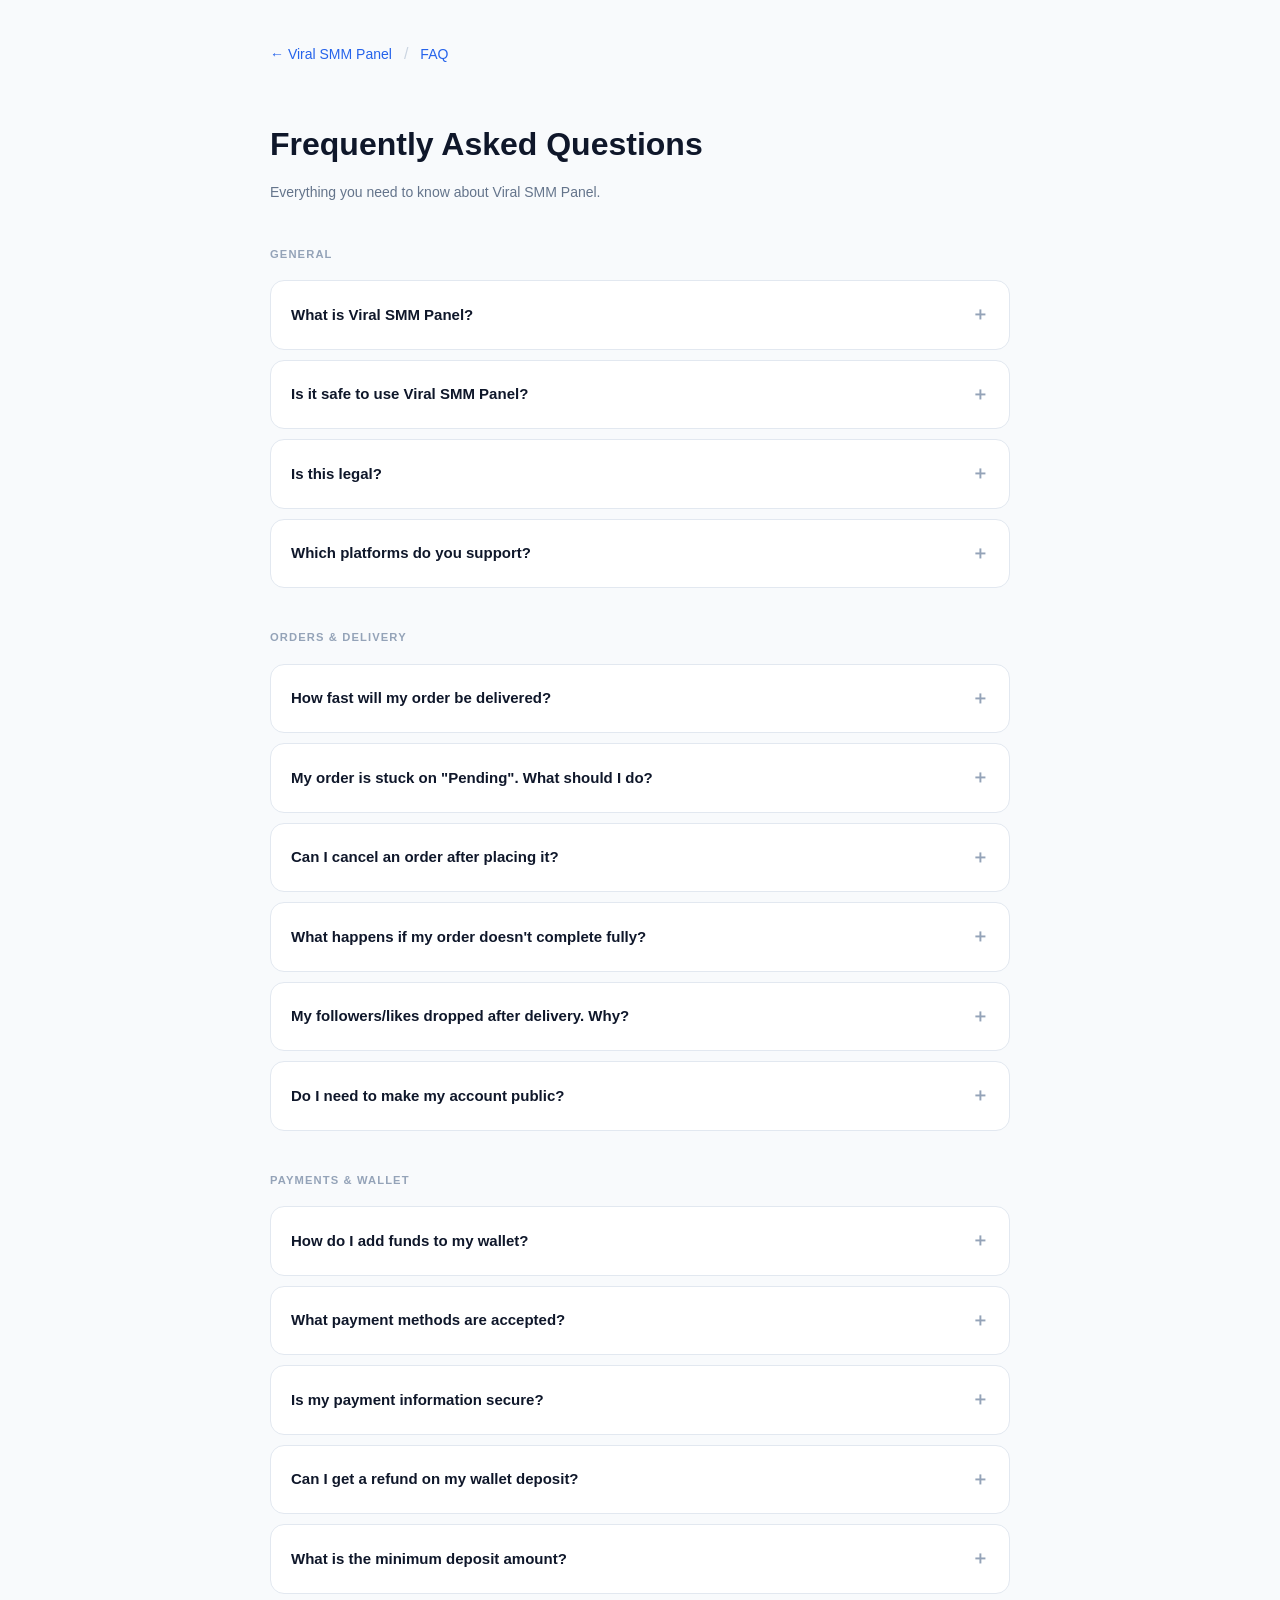
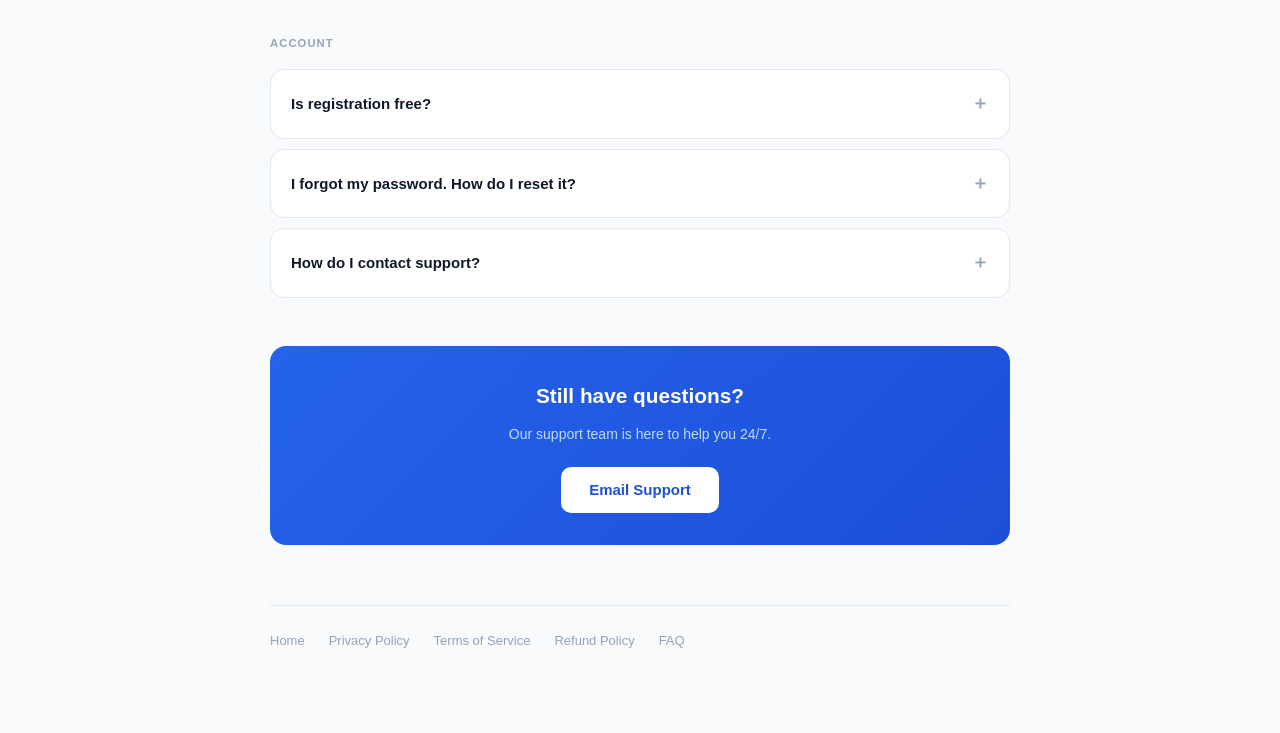
==== frontend/public/faq.html @ 21acf0b6 "fix: Railway crash + add legal pages (privacy, terms, refund, faq) + footer links" ====
<!DOCTYPE html>
<html lang="en">
<head>
  <meta charset="UTF-8" />
  <meta name="viewport" content="width=device-width, initial-scale=1.0" />
  <title>FAQ — Viral SMM Panel</title>
  <style>
    *{box-sizing:border-box;margin:0;padding:0}
    body{font-family:-apple-system,BlinkMacSystemFont,'Segoe UI',sans-serif;background:#f8fafc;color:#1e293b;line-height:1.75}
    .wrap{max-width:780px;margin:0 auto;padding:40px 20px 80px}
    nav{display:flex;align-items:center;gap:12px;margin-bottom:48px}
    nav a{color:#2563eb;text-decoration:none;font-size:14px}nav a:hover{text-decoration:underline}nav span{color:#cbd5e1}
    h1{font-size:2rem;font-weight:800;color:#0f172a;margin-bottom:8px}
    .meta{color:#64748b;font-size:14px;margin-bottom:40px}
    .section-title{font-size:.7rem;font-weight:700;text-transform:uppercase;letter-spacing:.1em;color:#94a3b8;margin:40px 0 16px}
    details{background:#fff;border:1px solid #e2e8f0;border-radius:14px;margin-bottom:10px;overflow:hidden;transition:box-shadow .15s}
    details[open]{box-shadow:0 4px 16px rgba(0,0,0,.06)}
    summary{padding:18px 20px;font-weight:600;font-size:15px;color:#0f172a;cursor:pointer;list-style:none;display:flex;justify-content:space-between;align-items:center;gap:12px;user-select:none}
    summary::-webkit-details-marker{display:none}
    summary::after{content:'＋';font-size:18px;color:#94a3b8;flex-shrink:0;transition:transform .2s}
    details[open] summary::after{transform:rotate(45deg)}
    .ans{padding:0 20px 20px;color:#334155;font-size:15px;border-top:1px solid #f1f5f9}
    .ans p{margin-top:14px}
    .ans ul{padding-left:20px;margin-top:10px}
    .ans ul li{margin-bottom:6px}
    a{color:#2563eb}
    .cta{background:linear-gradient(135deg,#2563eb,#1d4ed8);border-radius:16px;padding:32px;text-align:center;margin-top:48px;color:#fff}
    .cta h2{font-size:1.3rem;margin-bottom:8px}
    .cta p{color:#bfdbfe;font-size:14px;margin-bottom:20px}
    .cta a{display:inline-block;background:#fff;color:#1d4ed8;padding:10px 28px;border-radius:10px;font-weight:700;text-decoration:none;font-size:15px}
    footer{margin-top:60px;padding-top:24px;border-top:1px solid #e2e8f0;display:flex;gap:24px;flex-wrap:wrap;font-size:13px;color:#94a3b8}
    footer a{color:#94a3b8;text-decoration:none}footer a:hover{color:#475569}
  </style>
</head>
<body>
<div class="wrap">
  <nav><a href="/">← Viral SMM Panel</a><span>/</span><a href="/faq.html">FAQ</a></nav>

  <h1>Frequently Asked Questions</h1>
  <p class="meta">Everything you need to know about Viral SMM Panel.</p>

  <!-- General -->
  <p class="section-title">General</p>

  <details>
    <summary>What is Viral SMM Panel?</summary>
    <div class="ans"><p>Viral SMM Panel is India's most affordable social media marketing (SMM) reseller panel. We provide followers, likes, views, comments and engagement services for Instagram, YouTube, TikTok, Twitter, Facebook, Telegram and more — at the lowest prices in the market.</p></div>
  </details>

  <details>
    <summary>Is it safe to use Viral SMM Panel?</summary>
    <div class="ans"><p>Yes. All services use account-safe methods — we never ask for your social media passwords. Your account credentials are never required at any point. We only need the public link to your profile, post, or video.</p></div>
  </details>

  <details>
    <summary>Is this legal?</summary>
    <div class="ans"><p>Buying social media engagement is not illegal. However, it may be against the Terms of Service of individual platforms (Instagram, YouTube, etc.). We recommend using our services responsibly and in moderation. We are not responsible for any action taken by social media platforms on your accounts.</p></div>
  </details>

  <details>
    <summary>Which platforms do you support?</summary>
    <div class="ans">
      <p>We support all major platforms including:</p>
      <ul>
        <li>Instagram — followers, likes, views, story views, comments</li>
        <li>YouTube — views, likes, subscribers, watch hours</li>
        <li>TikTok — followers, likes, views</li>
        <li>Twitter/X — followers, likes, retweets</li>
        <li>Facebook — page likes, followers, post likes</li>
        <li>Telegram — channel members, post views</li>
        <li>And many more — browse the full list after signing in</li>
      </ul>
    </div>
  </details>

  <!-- Orders -->
  <p class="section-title">Orders & Delivery</p>

  <details>
    <summary>How fast will my order be delivered?</summary>
    <div class="ans"><p>Most orders start within a few minutes of being placed. Delivery speed depends on the specific service — some deliver instantly, others gradually over hours or days to appear more natural. The estimated delivery time is shown on each service description.</p></div>
  </details>

  <details>
    <summary>My order is stuck on "Pending". What should I do?</summary>
    <div class="ans"><p>Orders usually start within 0–30 minutes. If your order is still Pending after 1 hour, please email us at <a href="mailto:ravisonikajolparashri@gmail.com">ravisonikajolparashri@gmail.com</a> with your Order ID and we'll investigate immediately.</p></div>
  </details>

  <details>
    <summary>Can I cancel an order after placing it?</summary>
    <div class="ans"><p>Orders that are still in <strong>Pending</strong> status may be cancellable — use the Cancel button on the Orders page. Once an order moves to <strong>In Progress</strong> or <strong>Processing</strong>, it cannot be cancelled as it has already been submitted to the provider.</p></div>
  </details>

  <details>
    <summary>What happens if my order doesn't complete fully?</summary>
    <div class="ans"><p>If your order shows as <strong>Partial</strong>, it means only part of the quantity was delivered. You can request a free refill using the Refill button on the Orders page. If a refill isn't available, we will refund the undelivered portion to your wallet. See our <a href="/refund.html">Refund Policy</a> for details.</p></div>
  </details>

  <details>
    <summary>My followers/likes dropped after delivery. Why?</summary>
    <div class="ans"><p>Social media platforms occasionally run purges of inactive or bot accounts, which can cause a small drop after delivery. Services marked with <strong>✓ Refill</strong> cover this — you can request a refill at no extra charge. We recommend choosing refill-eligible services for better long-term results.</p></div>
  </details>

  <details>
    <summary>Do I need to make my account public?</summary>
    <div class="ans"><p>Yes. Your account or post must be <strong>public</strong> at the time of ordering and throughout the delivery period. Orders placed for private accounts cannot be delivered and are non-refundable.</p></div>
  </details>

  <!-- Payments -->
  <p class="section-title">Payments & Wallet</p>

  <details>
    <summary>How do I add funds to my wallet?</summary>
    <div class="ans"><p>Go to <strong>Add Funds</strong> in your dashboard. We accept UPI, debit/credit cards, net banking, and wallets — all processed securely through Razorpay. Funds are credited to your wallet instantly after payment confirmation.</p></div>
  </details>

  <details>
    <summary>What payment methods are accepted?</summary>
    <div class="ans">
      <ul>
        <li>UPI (GPay, PhonePe, Paytm, BHIM, etc.)</li>
        <li>Debit cards (Visa, Mastercard, RuPay)</li>
        <li>Credit cards (Visa, Mastercard, Amex)</li>
        <li>Net banking (all major Indian banks)</li>
        <li>Mobile wallets (Paytm, Amazon Pay, etc.)</li>
      </ul>
    </div>
  </details>

  <details>
    <summary>Is my payment information secure?</summary>
    <div class="ans"><p>Absolutely. All payments are processed by <strong>Razorpay</strong> — a PCI-DSS compliant payment gateway trusted by 8 million+ businesses in India. We never store your card number, CVV, or UPI PIN. Our site also uses HTTPS encryption and strict security headers on all pages.</p></div>
  </details>

  <details>
    <summary>Can I get a refund on my wallet deposit?</summary>
    <div class="ans"><p>Wallet deposits cannot be refunded to your original payment method. However, your wallet balance never expires and can be used for any order at any time. If an order fails to deliver, the charge is refunded back to your wallet. See our full <a href="/refund.html">Refund Policy</a>.</p></div>
  </details>

  <details>
    <summary>What is the minimum deposit amount?</summary>
    <div class="ans"><p>The minimum deposit is <strong>₹1</strong>. There is no maximum, though single transactions are capped at ₹5,00,000 per Razorpay guidelines.</p></div>
  </details>

  <!-- Account -->
  <p class="section-title">Account</p>

  <details>
    <summary>Is registration free?</summary>
    <div class="ans"><p>Yes, creating an account is completely free. You only pay when you add funds to your wallet and place orders.</p></div>
  </details>

  <details>
    <summary>I forgot my password. How do I reset it?</summary>
    <div class="ans"><p>Password reset is currently handled manually. Email us at <a href="mailto:ravisonikajolparashri@gmail.com">ravisonikajolparashri@gmail.com</a> from your registered email address and we'll reset it for you within a few hours.</p></div>
  </details>

  <details>
    <summary>How do I contact support?</summary>
    <div class="ans"><p>Email us at <a href="mailto:ravisonikajolparashri@gmail.com">ravisonikajolparashri@gmail.com</a>. We typically respond within 24 hours. Please include your Order ID or registered email in your message for faster resolution.</p></div>
  </details>

  <div class="cta">
    <h2>Still have questions?</h2>
    <p>Our support team is here to help you 24/7.</p>
    <a href="mailto:ravisonikajolparashri@gmail.com">Email Support</a>
  </div>

  <footer>
    <a href="/">Home</a><a href="/privacy.html">Privacy Policy</a>
    <a href="/terms.html">Terms of Service</a><a href="/refund.html">Refund Policy</a><a href="/faq.html">FAQ</a>
  </footer>
</div>
</body>
</html>
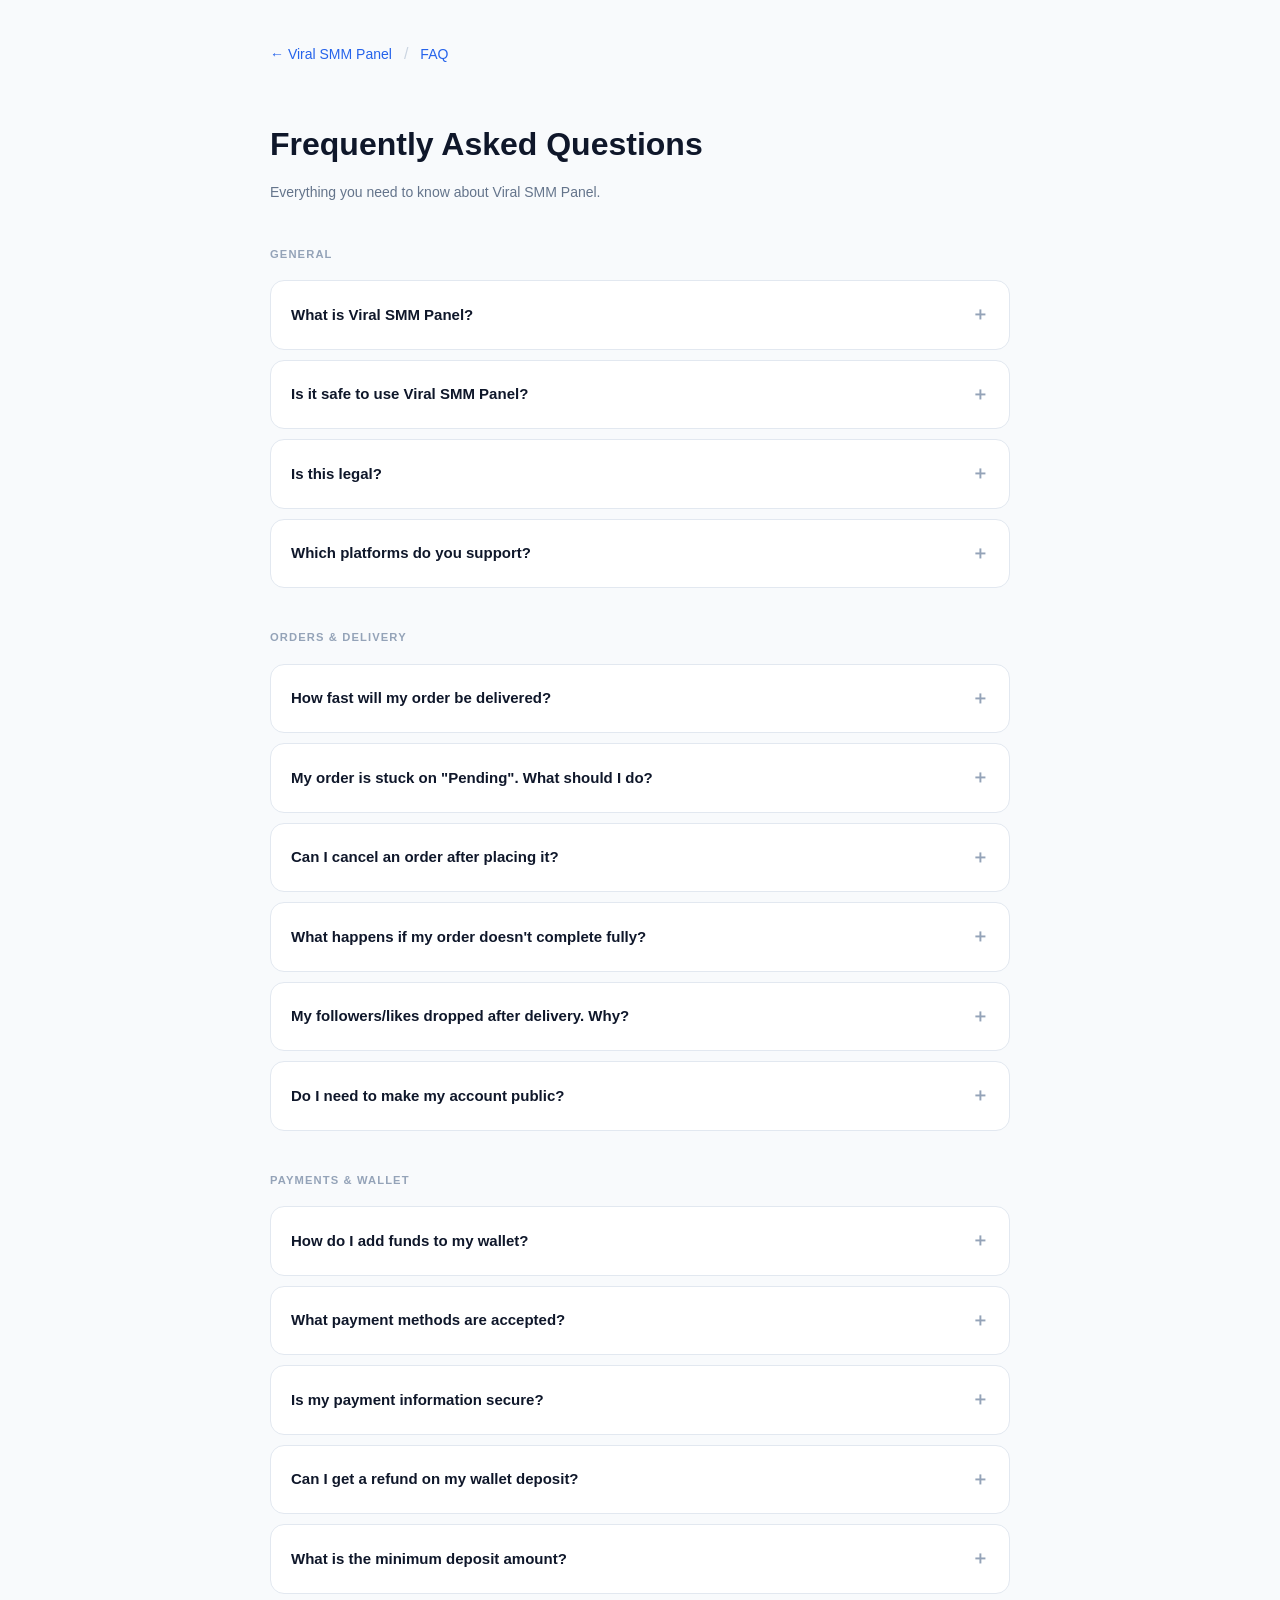
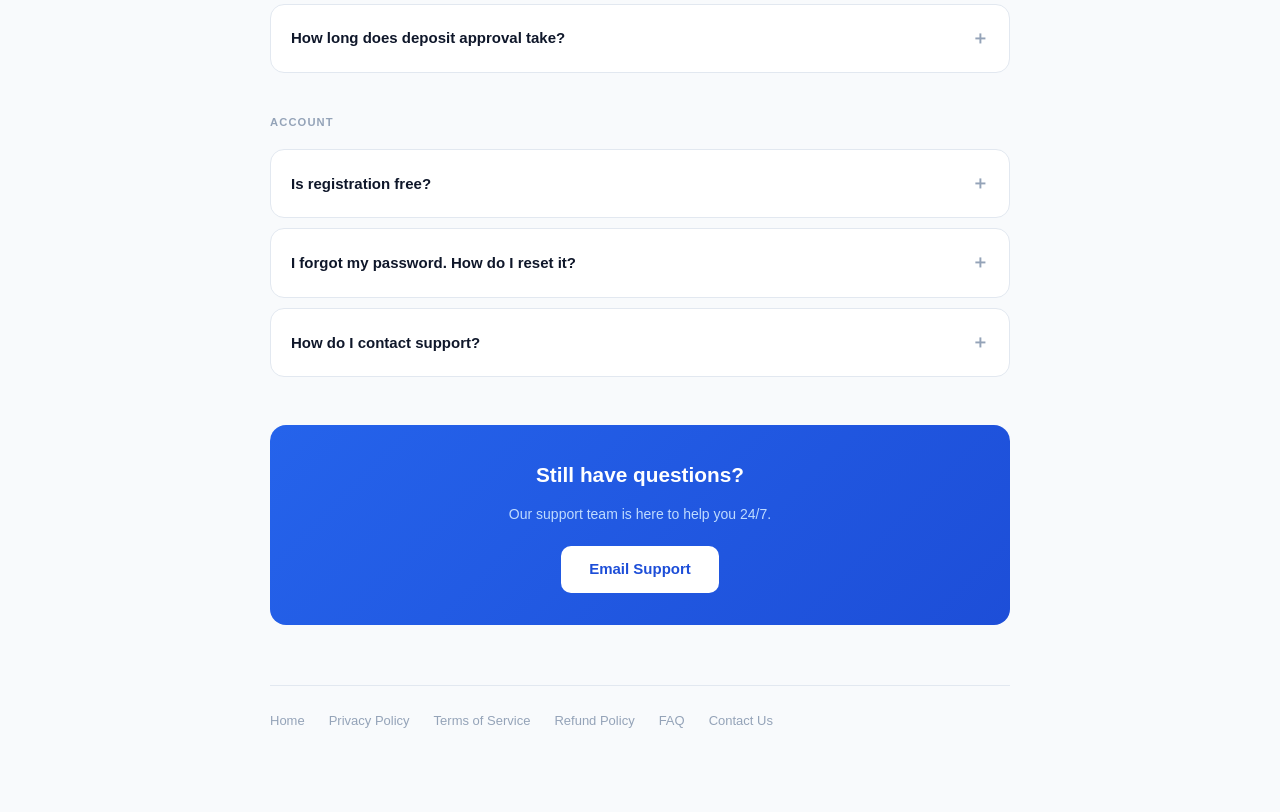
==== commit b27c659b: "Add Contact Us page and link it from footer/static pages" ====
--- a/frontend/public/faq.html
+++ b/frontend/public/faq.html
@@ -83,7 +83,7 @@
 
   <details>
     <summary>My order is stuck on "Pending". What should I do?</summary>
-    <div class="ans"><p>Orders usually start within 0–30 minutes. If your order is still Pending after 1 hour, please email us at <a href="mailto:ravisonikajolparashri@gmail.com">ravisonikajolparashri@gmail.com</a> with your Order ID and we'll investigate immediately.</p></div>
+    <div class="ans"><p>Orders usually start within 0–30 minutes. If your order is still Pending after 1 hour, please email us at <a href="mailto:reyanshofficial01@gmail.com">reyanshofficial01@gmail.com</a> with your Order ID and we'll investigate immediately.</p></div>
   </details>
 
   <details>
@@ -111,25 +111,21 @@
 
   <details>
     <summary>How do I add funds to my wallet?</summary>
-    <div class="ans"><p>Go to <strong>Add Funds</strong> in your dashboard. We accept UPI, debit/credit cards, net banking, and wallets — all processed securely through Razorpay. Funds are credited to your wallet instantly after payment confirmation.</p></div>
+    <div class="ans"><p>Go to <strong>Add Funds</strong> in your dashboard, scan the UPI QR code shown there with any UPI app, and complete the payment. Then submit the transaction/UTR ID (and optionally a screenshot) — our team reviews and credits your wallet shortly after.</p></div>
   </details>
 
   <details>
     <summary>What payment methods are accepted?</summary>
     <div class="ans">
       <ul>
-        <li>UPI (GPay, PhonePe, Paytm, BHIM, etc.)</li>
-        <li>Debit cards (Visa, Mastercard, RuPay)</li>
-        <li>Credit cards (Visa, Mastercard, Amex)</li>
-        <li>Net banking (all major Indian banks)</li>
-        <li>Mobile wallets (Paytm, Amazon Pay, etc.)</li>
+        <li>UPI (GPay, PhonePe, Paytm, BHIM, etc.) via QR code scan</li>
       </ul>
     </div>
   </details>
 
   <details>
     <summary>Is my payment information secure?</summary>
-    <div class="ans"><p>Absolutely. All payments are processed by <strong>Razorpay</strong> — a PCI-DSS compliant payment gateway trusted by 8 million+ businesses in India. We never store your card number, CVV, or UPI PIN. Our site also uses HTTPS encryption and strict security headers on all pages.</p></div>
+    <div class="ans"><p>Yes. Payments go directly from your UPI app to our account — we never see or store your card number, CVV, or UPI PIN. We only collect the transaction/UTR ID you submit for verification. Our site also uses HTTPS encryption and strict security headers on all pages.</p></div>
   </details>
 
   <details>
@@ -139,7 +135,12 @@
 
   <details>
     <summary>What is the minimum deposit amount?</summary>
-    <div class="ans"><p>The minimum deposit is <strong>₹1</strong>. There is no maximum, though single transactions are capped at ₹5,00,000 per Razorpay guidelines.</p></div>
+    <div class="ans"><p>The minimum deposit is <strong>₹1</strong>, and single transactions are capped at ₹5,00,000.</p></div>
+  </details>
+
+  <details>
+    <summary>How long does deposit approval take?</summary>
+    <div class="ans"><p>Most deposits are reviewed and credited to your wallet within a few hours. Make sure the transaction/UTR ID you submit exactly matches your payment confirmation to avoid delays.</p></div>
   </details>
 
   <!-- Account -->
@@ -152,23 +153,23 @@
 
   <details>
     <summary>I forgot my password. How do I reset it?</summary>
-    <div class="ans"><p>Password reset is currently handled manually. Email us at <a href="mailto:ravisonikajolparashri@gmail.com">ravisonikajolparashri@gmail.com</a> from your registered email address and we'll reset it for you within a few hours.</p></div>
+    <div class="ans"><p>Password reset is currently handled manually. Email us at <a href="mailto:reyanshofficial01@gmail.com">reyanshofficial01@gmail.com</a> from your registered email address and we'll reset it for you within a few hours.</p></div>
   </details>
 
   <details>
     <summary>How do I contact support?</summary>
-    <div class="ans"><p>Email us at <a href="mailto:ravisonikajolparashri@gmail.com">ravisonikajolparashri@gmail.com</a>. We typically respond within 24 hours. Please include your Order ID or registered email in your message for faster resolution.</p></div>
+    <div class="ans"><p>Email us at <a href="mailto:reyanshofficial01@gmail.com">reyanshofficial01@gmail.com</a>. We typically respond within 24 hours. Please include your Order ID or registered email in your message for faster resolution.</p></div>
   </details>
 
   <div class="cta">
     <h2>Still have questions?</h2>
     <p>Our support team is here to help you 24/7.</p>
-    <a href="mailto:ravisonikajolparashri@gmail.com">Email Support</a>
+    <a href="mailto:reyanshofficial01@gmail.com">Email Support</a>
   </div>
 
   <footer>
     <a href="/">Home</a><a href="/privacy.html">Privacy Policy</a>
-    <a href="/terms.html">Terms of Service</a><a href="/refund.html">Refund Policy</a><a href="/faq.html">FAQ</a>
+    <a href="/terms.html">Terms of Service</a><a href="/refund.html">Refund Policy</a><a href="/faq.html">FAQ</a><a href="/contact.html">Contact Us</a>
   </footer>
 </div>
 </body>
